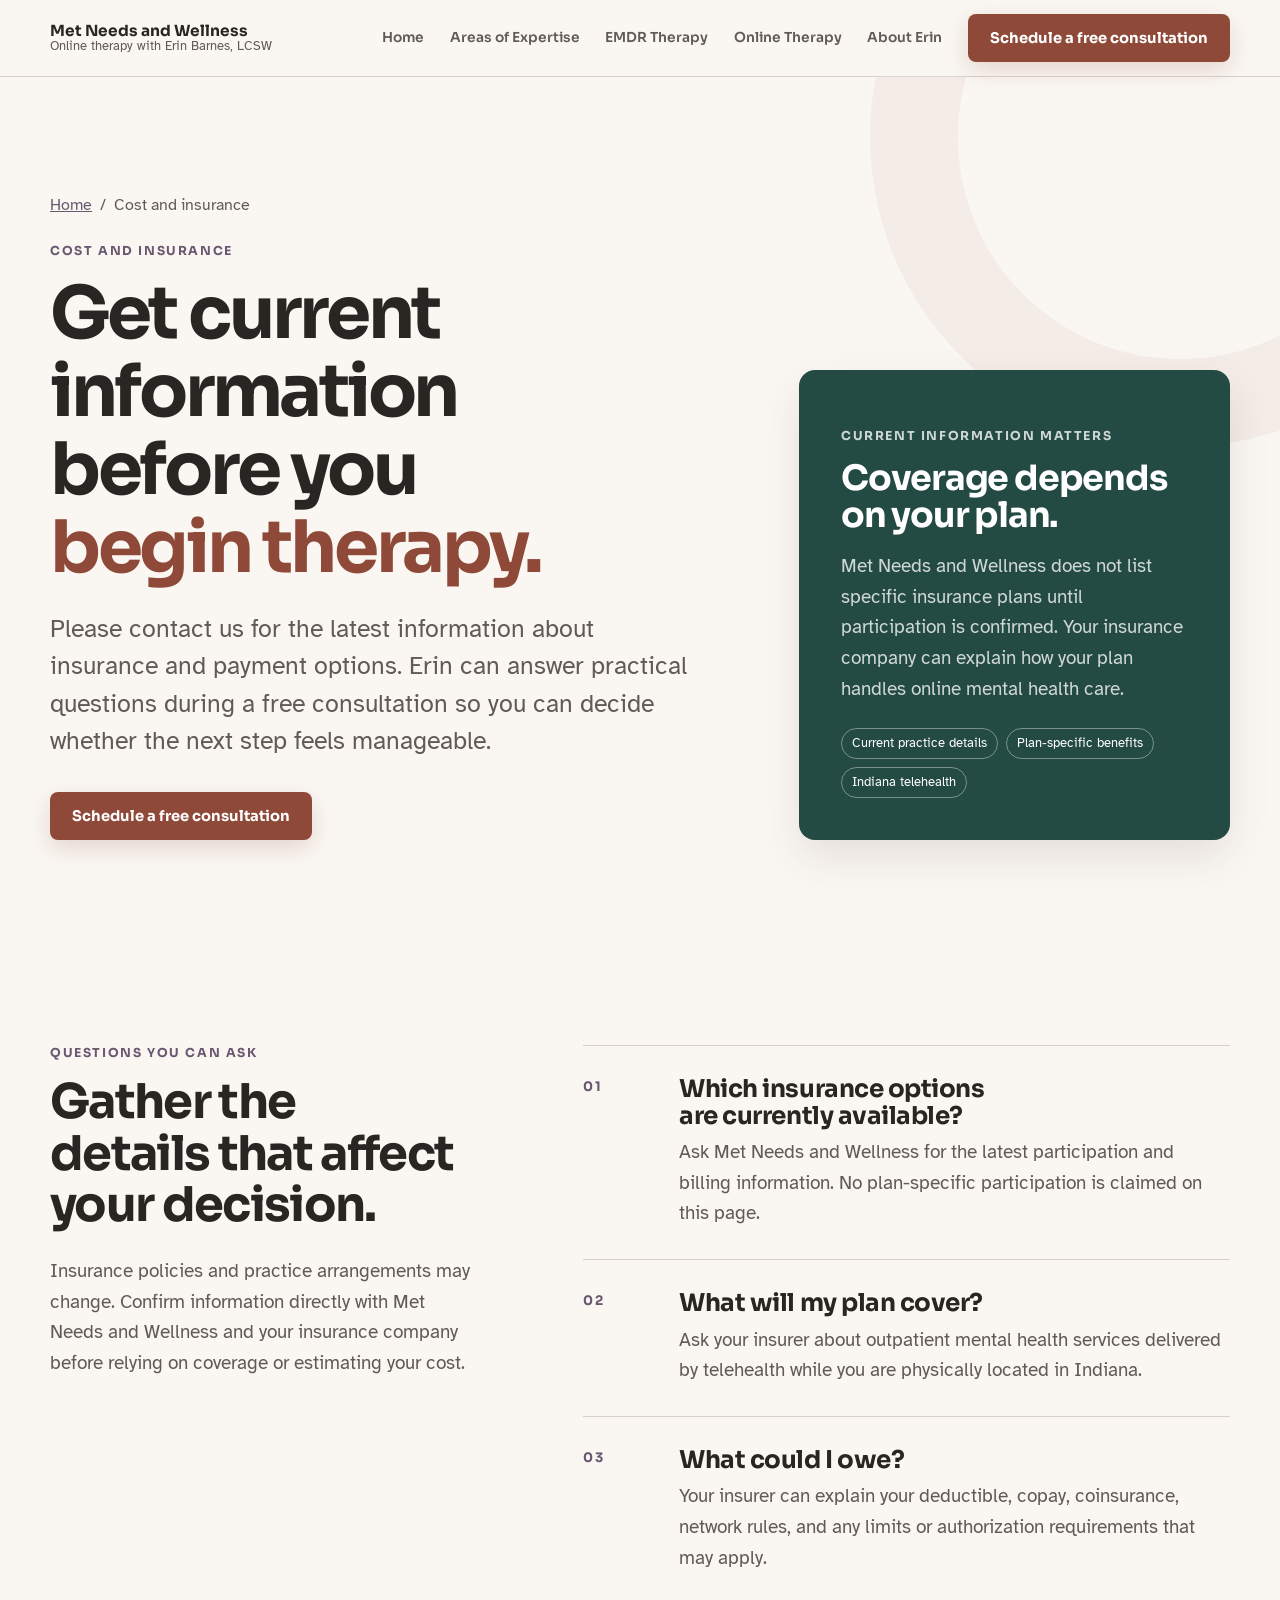
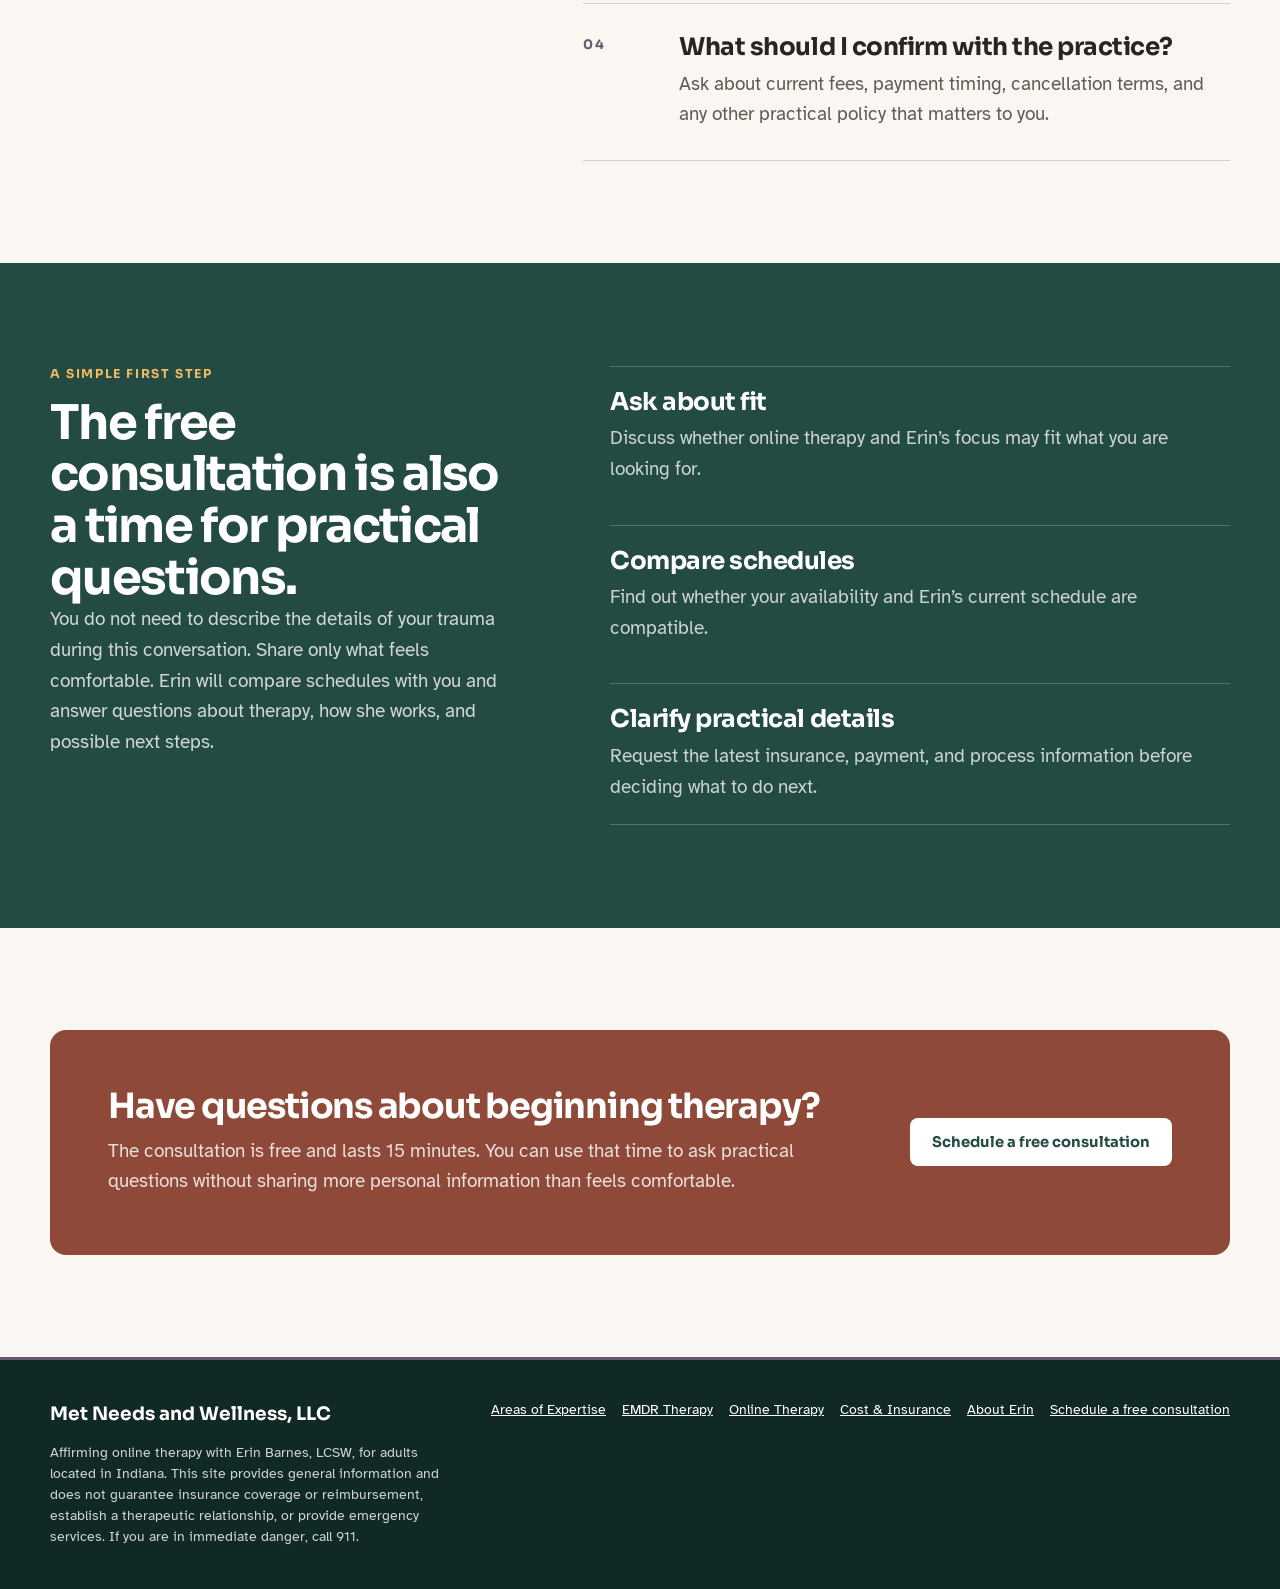
==== cost-insurance.html @ e04204e5 "Add multi-page Met Needs and Wellness site" ====
<!doctype html>
<html lang="en">
<head>
  <meta charset="utf-8">
  <meta name="viewport" content="width=device-width, initial-scale=1">
  <title>Therapy Insurance &amp; Payment | Met Needs and Wellness</title>
  <meta name="description" content="Contact Met Needs and Wellness for current insurance and payment information for online therapy with Erin Barnes, LCSW, in Indiana.">
  <link rel="canonical" href="https://metneedsandwellness.com/cost-insurance.html">
  <meta name="theme-color" content="#244b43">
  <meta name="robots" content="index, follow">
  <link rel="preconnect" href="https://fonts.googleapis.com">
  <link rel="preconnect" href="https://fonts.gstatic.com" crossorigin>
  <link href="https://fonts.googleapis.com/css2?family=Atkinson+Hyperlegible:wght@400;700&amp;family=Sora:wght@500;600;700&amp;display=swap" rel="stylesheet">
  <link rel="stylesheet" href="assets/site.css?v=20260920">
</head>
<body>
  <a class="skip-link" href="#main">Skip to main content</a>
  <header class="site-header">
    <div class="shell nav-wrap">
      <a class="brand" href="index.html" aria-label="Met Needs and Wellness home"><span class="brand-copy"><span class="brand-name">Met Needs and Wellness</span><span class="brand-role">Online therapy with Erin Barnes, LCSW</span></span></a>
      <button class="menu-button od-touch" type="button" aria-expanded="false" aria-controls="primary-navigation" aria-label="Open navigation"><svg viewBox="0 0 24 24" fill="none" stroke="currentColor" stroke-width="2" stroke-linecap="round" aria-hidden="true"><path d="M4 7h16M4 12h16M4 17h16" /></svg></button>
      <nav class="nav-links" id="primary-navigation" aria-label="Primary navigation">
        <a href="index.html">Home</a>
        <a href="index.html#support">Areas of Expertise</a>
        <a href="emdr-therapy.html">EMDR Therapy</a>
        <a href="online-therapy.html">Online Therapy</a>
        <a href="experience.html">About Erin</a>
        <a class="button button-primary" href="index.html#contact">Schedule a free consultation</a>
      </nav>
    </div>
  </header>
  <main id="main">
    <section class="page-hero">
      <div class="shell">
        <nav class="breadcrumb" aria-label="Breadcrumb"><a href="index.html">Home</a><span aria-hidden="true">/</span><span>Cost and insurance</span></nav>
        <div class="page-hero-grid">
          <div><p class="eyebrow">Cost and insurance</p><h1>Get current information before you <span>begin therapy.</span></h1><p class="lede">Please contact us for the latest information about insurance and payment options. Erin can answer practical questions during a free consultation so you can decide whether the next step feels manageable.</p><div class="hero-actions"><a class="button button-primary" href="index.html#contact">Schedule a free consultation</a></div></div>
          <aside class="hero-aside"><p class="eyebrow">Current information matters</p><h2>Coverage depends on your plan.</h2><p>Met Needs and Wellness does not list specific insurance plans until participation is confirmed. Your insurance company can explain how your plan handles online mental health care.</p><div class="tag-list"><span>Current practice details</span><span>Plan-specific benefits</span><span>Indiana telehealth</span></div></aside>
        </div>
      </div>
    </section>
    <section class="section">
      <div class="shell content-grid">
        <div class="content-intro"><p class="eyebrow">Questions you can ask</p><h2>Gather the details that affect your decision.</h2><p class="section-copy">Insurance policies and practice arrangements may change. Confirm information directly with Met Needs and Wellness and your insurance company before relying on coverage or estimating your cost.</p></div>
        <div class="detail-list">
          <article class="detail-item"><span class="detail-index">01</span><div><h3>Which insurance options are currently available?</h3><p>Ask Met Needs and Wellness for the latest participation and billing information. No plan-specific participation is claimed on this page.</p></div></article>
          <article class="detail-item"><span class="detail-index">02</span><div><h3>What will my plan cover?</h3><p>Ask your insurer about outpatient mental health services delivered by telehealth while you are physically located in Indiana.</p></div></article>
          <article class="detail-item"><span class="detail-index">03</span><div><h3>What could I owe?</h3><p>Your insurer can explain your deductible, copay, coinsurance, network rules, and any limits or authorization requirements that may apply.</p></div></article>
          <article class="detail-item"><span class="detail-index">04</span><div><h3>What should I confirm with the practice?</h3><p>Ask about current fees, payment timing, cancellation terms, and any other practical policy that matters to you.</p></div></article>
        </div>
      </div>
    </section>
    <section class="section content-band">
      <div class="shell band-grid">
        <div><p class="eyebrow">A simple first step</p><h2>The free consultation is also a time for practical questions.</h2><p class="section-copy">You do not need to describe the details of your trauma during this conversation. Share only what feels comfortable. Erin will compare schedules with you and answer questions about therapy, how she works, and possible next steps.</p></div>
        <div class="band-points"><article class="band-point"><h3>Ask about fit</h3><p>Discuss whether online therapy and Erin’s focus may fit what you are looking for.</p></article><article class="band-point"><h3>Compare schedules</h3><p>Find out whether your availability and Erin’s current schedule are compatible.</p></article><article class="band-point"><h3>Clarify practical details</h3><p>Request the latest insurance, payment, and process information before deciding what to do next.</p></article></div>
      </div>
    </section>
    <section class="section">
      <div class="shell cta-panel"><div><h2>Have questions about beginning therapy?</h2><p>The consultation is free and lasts 15 minutes. You can use that time to ask practical questions without sharing more personal information than feels comfortable.</p></div><a class="button button-light" href="index.html#contact">Schedule a free consultation</a></div>
    </section>
  </main>
  <footer class="site-footer"><div class="shell footer-grid"><div><p class="footer-brand">Met Needs and Wellness, LLC</p><p class="footer-copy">Affirming online therapy with Erin Barnes, LCSW, for adults located in Indiana. This site provides general information and does not guarantee insurance coverage or reimbursement, establish a therapeutic relationship, or provide emergency services. If you are in immediate danger, call 911.</p></div><div class="footer-links"><a href="index.html#support">Areas of Expertise</a><a href="emdr-therapy.html">EMDR Therapy</a><a href="online-therapy.html">Online Therapy</a><a href="cost-insurance.html">Cost &amp; Insurance</a><a href="experience.html">About Erin</a><a href="index.html#contact">Schedule a free consultation</a></div></div></footer>
  <script src="assets/site.js"></script>
</body>
</html>
---- assets/site.css ----
/* OD-LAYOUT-PRIMITIVES v1 — structure only: display, flex/grid, overflow, wrapping, ratio. */
@layer od-layout {
  :where(.od-stack,.od-row,.od-row-top,.od-cluster,.od-grid,.od-field,.od-stat,.od-cell,.od-tile) > :where(*) { min-width: 0; }
  .od-stack { display: flex; flex-direction: column; gap: var(--od-gap, 8px); }
  .od-row { display: flex; align-items: center; gap: var(--od-gap, 8px); }
  .od-row-top { display: flex; align-items: flex-start; gap: var(--od-gap, 8px); }
  .od-cluster { display: flex; flex-wrap: wrap; align-items: center; gap: var(--od-gap, 8px); }
  .od-fill { flex: 1 1 0; min-width: 0; }
  .od-fixed { flex: none; }
  .od-grid { display: grid; gap: var(--od-gap, 12px); grid-template-columns: repeat(var(--od-cols, 3), minmax(0, 1fr)); }
  .od-stat, .od-field, .od-cell { display: grid; gap: var(--od-gap, 2px); }
  :where(.od-stat,.od-field,.od-cell) > :where(*) { display: block; }
  .od-tile { display: grid; grid-template-rows: auto 1fr; }
  :where(.od-tile) > :where(*) { display: block; }
  .od-media { display: block; width: 100%; height: auto; aspect-ratio: var(--od-ratio, auto); }
  .od-media-cover { object-fit: cover; }
  .od-truncate { display: block; max-width: 100%; overflow: hidden; white-space: nowrap; text-overflow: ellipsis; }
  .od-clamp-2, .od-clamp-3 { display: -webkit-box; -webkit-box-orient: vertical; overflow: hidden; overflow-wrap: anywhere; }
  .od-clamp-2 { -webkit-line-clamp: 2; }
  .od-clamp-3 { -webkit-line-clamp: 3; }
  .od-lines-2 { min-height: calc(2 * 1.4em); }
  .od-nowrap { white-space: nowrap; }
  .od-keep { word-break: keep-all; overflow-wrap: anywhere; }
  .od-screen { display: grid; grid-template-rows: auto minmax(0, 1fr) auto; height: 100%; }
  .od-scroll { overflow-y: auto; overscroll-behavior: contain; min-height: 0; }
  .od-rail { display: flex; gap: var(--od-gap, 8px); overflow-x: auto; scroll-snap-type: x proximity; scrollbar-width: none; padding-inline: var(--od-rail-pad, 16px); scroll-padding-inline: var(--od-rail-pad, 16px); }
  .od-rail::-webkit-scrollbar { display: none; }
  :where(.od-rail) > :where(*) { flex: none; scroll-snap-align: start; }
  :where(.od-rail) > :where(:last-child) { margin-inline-end: var(--od-rail-pad, 16px); }
  .od-spacer { flex: none; visibility: hidden; pointer-events: none; }
  .od-touch { min-width: 44px; min-height: 44px; }
}
/* /OD-LAYOUT-PRIMITIVES v1 */

:root {
  --ink: #292522;
  --ink-soft: #625a54;
  --paper: #faf7f3;
  --surface: #ffffff;
  --clay: #8f4938;
  --clay-strong: #8f4938;
  --amber: #c9872e;
  --amber-soft: #f1e5df;
  --plum: #6a5870;
  --plum-soft: #f1e5df;
  --evergreen: #244b43;
  --evergreen-soft: #e8eeea;
  --line: #d8cfc8;
  --font-display: "Sora", "Avenir Next", sans-serif;
  --font-body: "Atkinson Hyperlegible", "Trebuchet MS", sans-serif;
  --step--1: clamp(.94rem, .91rem + .12vw, 1rem);
  --step-0: clamp(1.06rem, 1.02rem + .18vw, 1.16rem);
  --step-1: clamp(1.25rem, 1.12rem + .52vw, 1.58rem);
  --step-2: clamp(1.58rem, 1.3rem + 1.1vw, 2.3rem);
  --step-3: clamp(2rem, 1.55rem + 1.8vw, 3.2rem);
  --step-4: clamp(2.7rem, 1.72rem + 3.5vw, 5.25rem);
  --space-1: .5rem;
  --space-2: 1rem;
  --space-3: 1.5rem;
  --space-4: 2rem;
  --space-5: 3rem;
  --space-6: 4rem;
  --space-7: clamp(4rem, 8vw, 7rem);
  --radius-sm: 8px;
  --radius-md: 12px;
  --radius-lg: 16px;
  --shadow: 0 18px 44px rgba(65, 37, 27, .11);
  --content: 1180px;
  --measure: 70ch;
  --ease: 220ms ease;
}

*, *::before, *::after { box-sizing: border-box; }
html { scroll-behavior: smooth; scroll-padding-top: 92px; }
body { margin: 0; color: var(--ink); background: var(--paper); font-family: var(--font-body); font-size: var(--step-0); line-height: 1.65; -webkit-font-smoothing: antialiased; }
body.menu-open { overflow: hidden; }
img, svg { max-width: 100%; }
a { color: inherit; }
button { cursor: pointer; }
button, input, select, textarea { font: inherit; }
:focus-visible { outline: 3px solid var(--amber); outline-offset: 4px; }
::selection { color: var(--surface); background: var(--clay-strong); }

.skip-link { position: fixed; top: 8px; left: 8px; z-index: 200; padding: 10px 14px; color: var(--surface); background: var(--evergreen); border-radius: var(--radius-sm); transform: translateY(-150%); transition: transform var(--ease); }
.skip-link:focus { transform: translateY(0); }
.shell { width: min(calc(100% - 32px), var(--content)); margin-inline: auto; }
.site-header { position: sticky; top: 0; z-index: 100; border-bottom: 1px solid rgba(216, 207, 200, .9); background: rgba(250, 247, 243, .96); backdrop-filter: blur(16px); }
.nav-wrap { display: flex; align-items: center; justify-content: space-between; min-height: 76px; gap: var(--space-3); }
.brand { display: inline-flex; align-items: center; gap: 12px; color: var(--ink); text-decoration: none; }
.brand-mark { display: none; }
.brand-copy { display: grid; line-height: 1.12; }
.brand-name { font-family: var(--font-display); font-size: .96rem; font-weight: 700; }
.brand-role { color: var(--ink-soft); font-size: .8rem; }
.nav-links { display: flex; align-items: center; gap: clamp(16px, 2vw, 30px); }
.nav-links a:not(.button) { position: relative; color: var(--ink-soft); font-family: var(--font-display); font-size: .86rem; font-weight: 600; text-decoration: none; }
.nav-links a[aria-current="page"] { color: var(--plum); }
.nav-links a[aria-current="page"]::after { position: absolute; right: 0; bottom: -8px; left: 0; height: 2px; background: var(--plum); content: ""; }
.menu-button { display: none; align-items: center; justify-content: center; width: 48px; height: 48px; padding: 0; color: var(--evergreen); background: transparent; border: 1px solid var(--line); border-radius: var(--radius-sm); }
.menu-button svg { width: 24px; height: 24px; }

.button { display: inline-flex; align-items: center; justify-content: center; min-height: 48px; padding: 12px 20px; gap: 10px; border: 2px solid transparent; border-radius: var(--radius-sm); font-family: var(--font-display); font-size: .92rem; font-weight: 700; line-height: 1.15; text-align: center; text-decoration: none; transition: color var(--ease), background var(--ease), border-color var(--ease), transform var(--ease); }
.button-primary { color: var(--surface); background: var(--clay-strong); box-shadow: 0 8px 24px rgba(143, 73, 56, .2); }
.button-secondary { color: var(--evergreen); background: transparent; border-color: var(--evergreen); }
.button-light { color: var(--evergreen); background: var(--surface); }
.eyebrow { margin: 0 0 var(--space-2); color: var(--plum); font-family: var(--font-display); font-size: .77rem; font-weight: 700; letter-spacing: .13em; line-height: 1.3; text-transform: uppercase; }
h1, h2, h3 { margin: 0; font-family: var(--font-display); line-height: 1.08; text-wrap: balance; }
h1 { font-size: var(--step-4); letter-spacing: -.045em; }
h2 { font-size: var(--step-3); letter-spacing: -.035em; }
h3 { font-size: var(--step-1); letter-spacing: -.02em; }
p { margin: 0; }
.lede { max-width: 62ch; color: var(--ink-soft); font-size: var(--step-1); line-height: 1.52; }
.section-copy { max-width: var(--measure); color: var(--ink-soft); }
.section { padding: var(--space-7) 0; }

.page-hero { position: relative; overflow: hidden; padding: clamp(64px, 9vw, 116px) 0 var(--space-7); }
.page-hero::before { position: absolute; top: -250px; right: -210px; width: 620px; height: 620px; border: 88px solid var(--plum-soft); border-radius: 50%; content: ""; opacity: .58; pointer-events: none; }
.page-hero-grid { position: relative; display: grid; grid-template-columns: minmax(0, 1.2fr) minmax(280px, .8fr); gap: clamp(44px, 8vw, 108px); align-items: end; }
.page-hero h1 span { display: block; color: var(--clay-strong); }
.page-hero .lede { margin-top: var(--space-3); }
.hero-actions { display: flex; flex-wrap: wrap; gap: 12px; margin-top: var(--space-4); }
.hero-aside { padding: clamp(26px, 4vw, 42px); color: var(--surface); background: var(--evergreen); border-radius: var(--radius-lg); box-shadow: var(--shadow); }
.hero-aside h2 { font-size: var(--step-2); }
.hero-aside p { margin-top: var(--space-2); color: rgba(255,255,255,.78); }
.hero-aside > img { width: 100%; height: auto; margin-bottom: var(--space-3); border-radius: var(--radius-md); }
.tag-list { display: flex; flex-wrap: wrap; gap: 8px; margin-top: var(--space-3); }
.tag-list span { display: block; padding: 7px 10px; border: 1px solid rgba(255,255,255,.38); border-radius: 999px; font-size: .82rem; line-height: 1.15; }

.breadcrumb { display: flex; flex-wrap: wrap; gap: 8px; margin-bottom: var(--space-3); color: var(--ink-soft); font-size: var(--step--1); }
.breadcrumb a { color: var(--plum); }
.content-grid { display: grid; grid-template-columns: minmax(0, .8fr) minmax(320px, 1.2fr); gap: clamp(44px, 8vw, 112px); align-items: start; }
.content-intro { position: sticky; top: 116px; }
.content-intro .section-copy { margin-top: var(--space-3); }
.detail-list { border-top: 1px solid var(--line); }
.detail-item { display: grid; grid-template-columns: 72px 1fr; gap: var(--space-3); padding: 30px 0; border-bottom: 1px solid var(--line); }
.detail-index { color: var(--plum); font-family: var(--font-display); font-size: .82rem; font-weight: 700; letter-spacing: .1em; }
.detail-item h3 { margin-bottom: 8px; }
.detail-item p { color: var(--ink-soft); }

.content-band { color: var(--surface); background: var(--evergreen); }
.content-band .eyebrow { color: #f0b964; }
.content-band .section-copy { color: rgba(255,255,255,.78); }
.band-grid { display: grid; grid-template-columns: minmax(0, .85fr) minmax(0, 1.15fr); gap: clamp(44px, 8vw, 112px); }
.band-points { display: grid; gap: 18px; }
.band-point { padding: 22px 0; border-top: 1px solid rgba(255,255,255,.22); }
.band-point:last-child { border-bottom: 1px solid rgba(255,255,255,.22); }
.band-point h3 { margin-bottom: 8px; }
.band-point p { color: rgba(255,255,255,.76); }

.related-grid { display: grid; grid-template-columns: repeat(3, 1fr); gap: 16px; margin-top: var(--space-5); }
.related-card { display: flex; flex-direction: column; min-height: 220px; padding: 28px; color: var(--ink); background: var(--surface); border: 1px solid var(--line); border-radius: var(--radius-md); text-decoration: none; transition: transform var(--ease), border-color var(--ease), box-shadow var(--ease); }
.related-card .eyebrow { margin-bottom: auto; }
.related-card h3 { margin-top: var(--space-4); }
.related-card p { margin-top: 10px; color: var(--ink-soft); }
.cta-panel { display: grid; grid-template-columns: 1fr auto; gap: var(--space-4); align-items: center; padding: clamp(32px, 5vw, 58px); color: var(--surface); background: var(--clay-strong); border-radius: var(--radius-lg); }
.cta-panel h2 { font-size: var(--step-2); }
.cta-panel p { max-width: 58ch; margin-top: 10px; color: rgba(255,255,255,.82); }

.resume-hero { padding: clamp(60px, 8vw, 100px) 0 var(--space-6); border-bottom: 1px solid var(--line); }
.resume-hero-grid { display: grid; grid-template-columns: 1fr auto; gap: var(--space-5); align-items: end; }
.resume-hero .lede { margin-top: var(--space-3); }
.credential-strip { display: grid; grid-template-columns: repeat(3, 1fr); border-block: 1px solid var(--line); background: var(--surface); }
.credential-item { padding: 24px clamp(18px, 3vw, 36px); border-right: 1px solid var(--line); }
.credential-item:last-child { border-right: 0; }
.credential-item strong, .credential-item span { display: block; }
.credential-item strong { color: var(--evergreen); font-family: var(--font-display); font-size: var(--step-1); }
.credential-item span { margin-top: 4px; color: var(--ink-soft); font-size: var(--step--1); }
.resume-layout { display: grid; grid-template-columns: 250px minmax(0, 1fr); gap: clamp(38px, 7vw, 90px); }
.resume-sidebar { position: sticky; top: 112px; align-self: start; }
.resume-sidebar nav { display: grid; border-top: 1px solid var(--line); }
.resume-sidebar a { padding: 12px 0; color: var(--ink-soft); border-bottom: 1px solid var(--line); text-decoration: none; }
.resume-section + .resume-section { margin-top: var(--space-6); }
.resume-section > h2 { margin-bottom: var(--space-4); font-size: var(--step-2); }
.resume-entry { display: grid; grid-template-columns: 150px 1fr; gap: var(--space-3); padding: 26px 0; border-top: 1px solid var(--line); }
.resume-date { color: var(--clay-strong); font-family: var(--font-display); font-size: .84rem; font-weight: 700; }
.resume-entry h3 { margin-bottom: 7px; }
.resume-role { margin-bottom: 10px; color: var(--ink-soft); font-weight: 700; }
.resume-entry ul { margin: 0; padding-left: 20px; color: var(--ink-soft); }
.resume-entry li + li { margin-top: 5px; }
.education-grid { display: grid; grid-template-columns: repeat(2, 1fr); gap: 16px; }
.education-card { padding: 26px; background: var(--plum-soft); border-radius: var(--radius-md); }
.education-card p { margin-top: 8px; color: var(--ink-soft); }

.site-footer { padding: 42px 0; color: rgba(255,255,255,.8); background: #102925; box-shadow: inset 0 3px 0 var(--plum); }
.footer-grid { display: grid; grid-template-columns: 1fr auto; gap: var(--space-4); align-items: start; }
.footer-brand { margin-bottom: 12px; color: var(--surface); font-family: var(--font-display); font-weight: 700; }
.footer-copy { max-width: 72ch; font-size: .85rem; line-height: 1.55; }
.footer-links { display: flex; flex-wrap: wrap; gap: 16px; }
.footer-links a { color: var(--surface); font-size: .85rem; }

.service-link { color: var(--ink); text-decoration: none; transition: color var(--ease), background var(--ease); }
.service-link h3::after { display: inline-block; margin-left: 8px; color: var(--clay); content: "→"; transition: transform var(--ease); }

.mobile-consultation-bar { display: none; }

@media (hover: hover) {
  .nav-links a:not(.button):hover { color: var(--ink); }
  .button-primary:hover { background: #713829; transform: translateY(-2px); }
  .button-secondary:hover { color: var(--surface); background: var(--evergreen); transform: translateY(-2px); }
  .button-light:hover { background: var(--amber-soft); transform: translateY(-2px); }
  .related-card:hover { border-color: var(--plum); box-shadow: var(--shadow); transform: translateY(-3px); }
  .service-link:hover { background: var(--evergreen-soft); }
  .service-link:hover h3::after { transform: translateX(4px); }
}

@media (max-width: 1024px) {
  .nav-links { gap: 12px; }
  .nav-links a:not(.button) { font-size: .8rem; }
  .nav-links .button { display: inline-flex; padding-inline: 14px; font-size: .82rem; }
  .page-hero-grid { grid-template-columns: minmax(0, 1fr) minmax(280px, .65fr); gap: 48px; }
}

@media (max-width: 768px) {
  html { scroll-padding-top: 76px; }
  body { padding-bottom: calc(72px + env(safe-area-inset-bottom)); }
  .shell { width: min(calc(100% - 28px), var(--content)); }
  .nav-wrap { min-height: 68px; }
  .menu-button { display: inline-flex; }
  .nav-links { position: fixed; top: 68px; right: 0; left: 0; display: grid; align-content: start; gap: 0; max-height: calc(100dvh - 68px); padding: 20px 18px 28px; overflow-y: auto; background: var(--paper); border-bottom: 1px solid var(--line); box-shadow: 0 20px 38px rgba(36,27,24,.12); opacity: 0; pointer-events: none; transform: translateY(-14px); transition: opacity var(--ease), transform var(--ease); }
  .nav-links.is-open { opacity: 1; pointer-events: auto; transform: translateY(0); }
  .nav-links a:not(.button) { display: flex; align-items: center; min-height: 52px; padding: 0 8px; border-bottom: 1px solid var(--line); font-size: 1rem; }
  .nav-links a[aria-current="page"]::after { display: none; }
  .nav-links .button { display: inline-flex; margin-top: 18px; }
  .mobile-consultation-bar { position: fixed; right: 0; bottom: 0; left: 0; z-index: 120; display: grid; padding: 10px 14px calc(10px + env(safe-area-inset-bottom)); background: rgba(250,247,243,.97); border-top: 1px solid var(--line); box-shadow: 0 -8px 28px rgba(41,37,34,.12); backdrop-filter: blur(14px); }
  .mobile-consultation-bar .button { width: min(100%, 520px); margin-inline: auto; }
  .page-hero-grid, .content-grid, .band-grid, .resume-hero-grid { grid-template-columns: 1fr; }
  .content-intro, .resume-sidebar { position: static; }
  .related-grid { grid-template-columns: 1fr; }
  .cta-panel { grid-template-columns: 1fr; }
  .footer-grid { grid-template-columns: 1fr; }
  .resume-layout { grid-template-columns: 1fr; }
  .resume-sidebar nav { grid-template-columns: repeat(2, 1fr); gap: 0 16px; }
}

@media (max-width: 560px) {
  .brand-role { display: none; }
  .hero-actions { align-items: stretch; flex-direction: column; }
  .hero-actions .button { width: 100%; }
  .detail-item, .resume-entry { grid-template-columns: 1fr; gap: 8px; }
  .credential-strip, .education-grid { grid-template-columns: 1fr; }
  .credential-item { border-right: 0; border-bottom: 1px solid var(--line); }
  .credential-item:last-child { border-bottom: 0; }
  .resume-sidebar nav { grid-template-columns: 1fr; }
}

@media (prefers-reduced-motion: reduce) {
  *, *::before, *::after { scroll-behavior: auto !important; transition-duration: .01ms !important; animation-duration: .01ms !important; animation-iteration-count: 1 !important; }
}
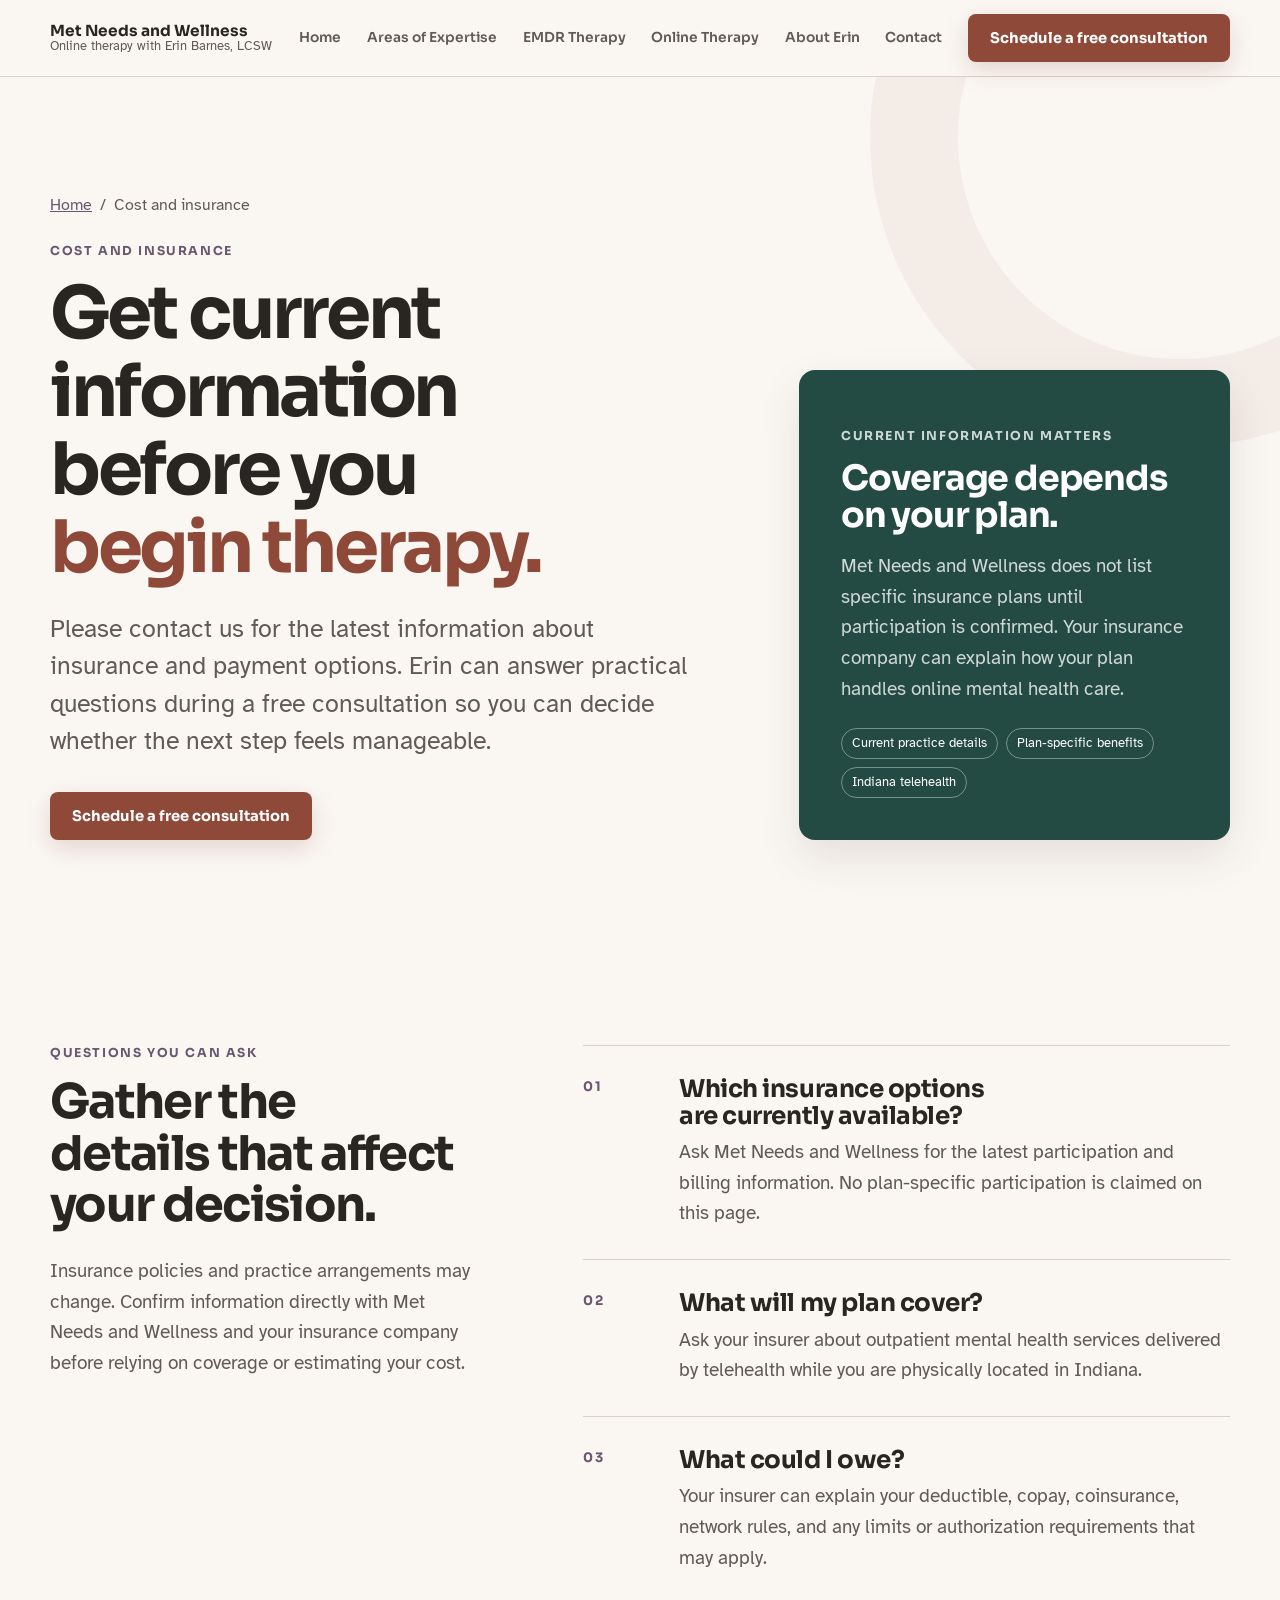
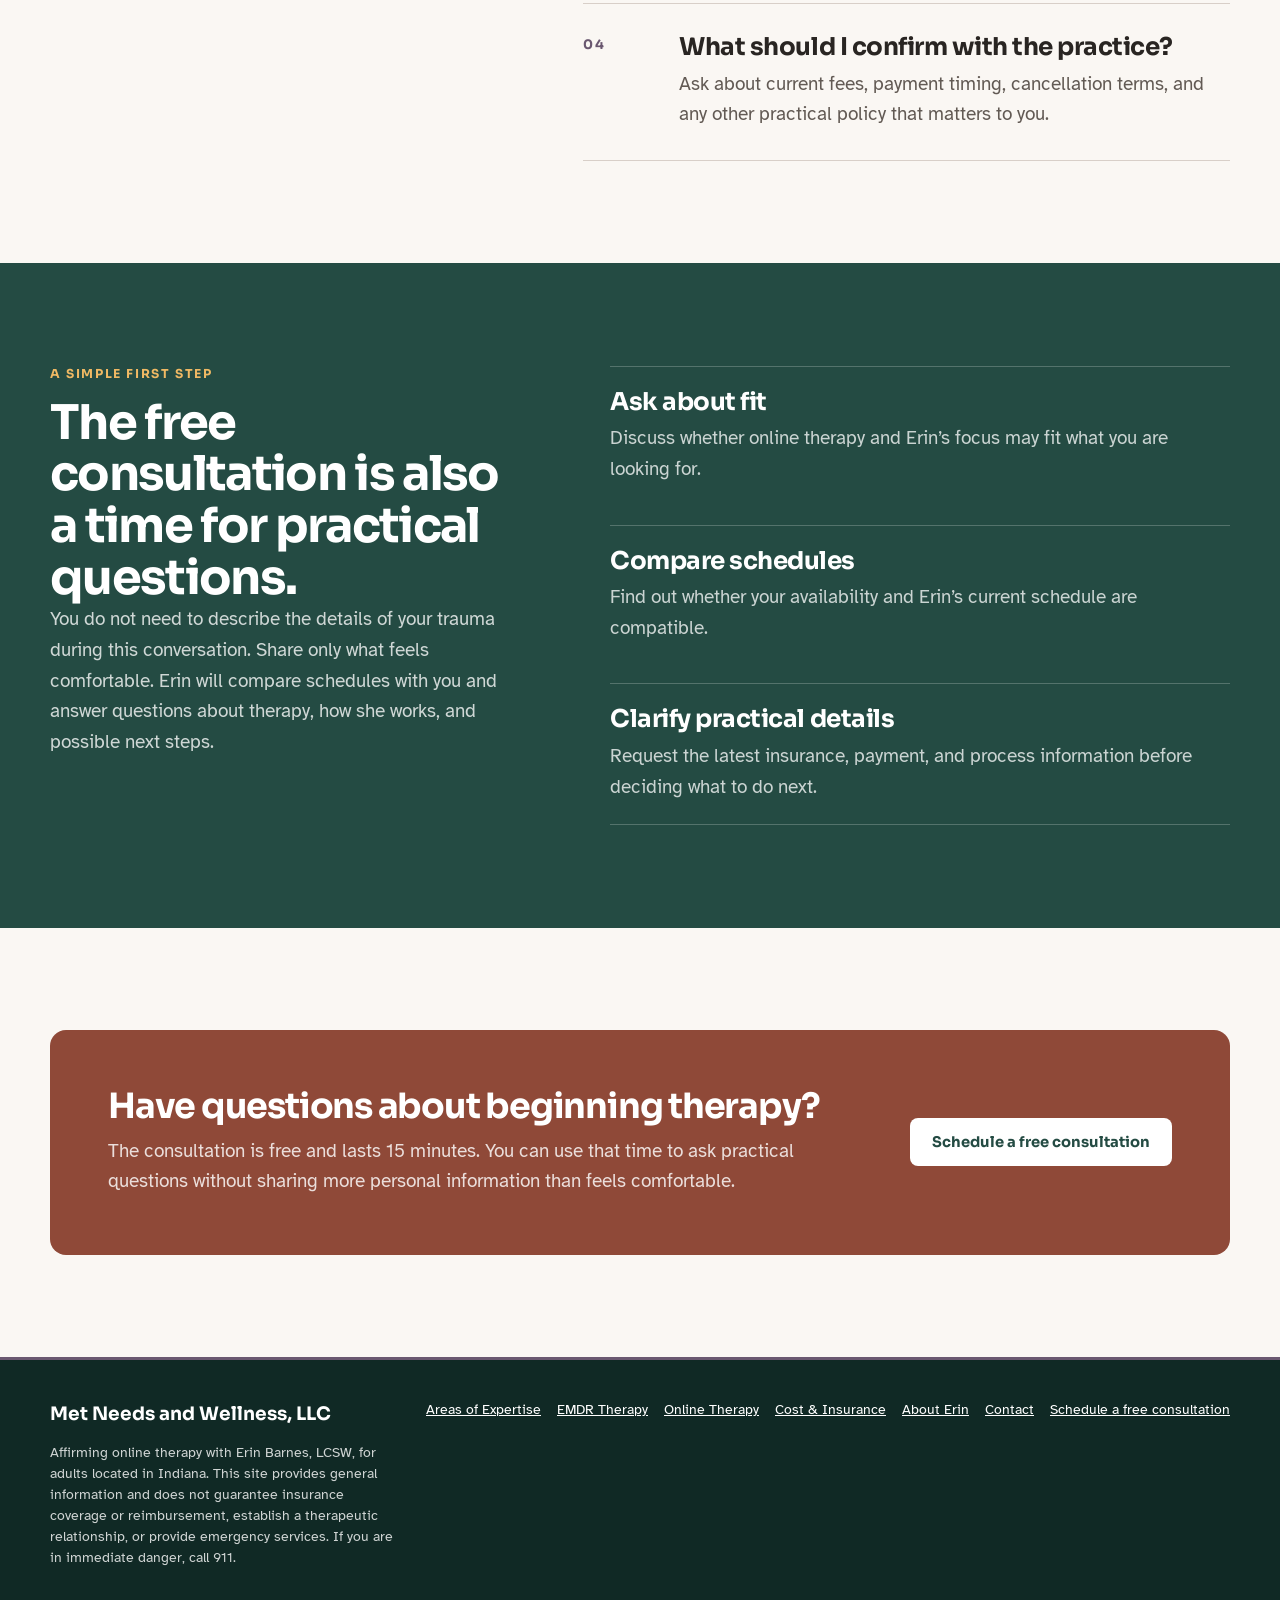
==== commit faad4128: "Update practice contact information" ====
--- a/cost-insurance.html
+++ b/cost-insurance.html
@@ -11,7 +11,7 @@
   <link rel="preconnect" href="https://fonts.googleapis.com">
   <link rel="preconnect" href="https://fonts.gstatic.com" crossorigin>
   <link href="https://fonts.googleapis.com/css2?family=Atkinson+Hyperlegible:wght@400;700&amp;family=Sora:wght@500;600;700&amp;display=swap" rel="stylesheet">
-  <link rel="stylesheet" href="assets/site.css?v=20260920">
+  <link rel="stylesheet" href="assets/site.css?v=20260920-2">
 </head>
 <body>
   <a class="skip-link" href="#main">Skip to main content</a>
@@ -25,6 +25,7 @@
         <a href="emdr-therapy.html">EMDR Therapy</a>
         <a href="online-therapy.html">Online Therapy</a>
         <a href="experience.html">About Erin</a>
+        <a href="contact.html">Contact</a>
         <a class="button button-primary" href="index.html#contact">Schedule a free consultation</a>
       </nav>
     </div>
@@ -60,7 +61,7 @@
       <div class="shell cta-panel"><div><h2>Have questions about beginning therapy?</h2><p>The consultation is free and lasts 15 minutes. You can use that time to ask practical questions without sharing more personal information than feels comfortable.</p></div><a class="button button-light" href="index.html#contact">Schedule a free consultation</a></div>
     </section>
   </main>
-  <footer class="site-footer"><div class="shell footer-grid"><div><p class="footer-brand">Met Needs and Wellness, LLC</p><p class="footer-copy">Affirming online therapy with Erin Barnes, LCSW, for adults located in Indiana. This site provides general information and does not guarantee insurance coverage or reimbursement, establish a therapeutic relationship, or provide emergency services. If you are in immediate danger, call 911.</p></div><div class="footer-links"><a href="index.html#support">Areas of Expertise</a><a href="emdr-therapy.html">EMDR Therapy</a><a href="online-therapy.html">Online Therapy</a><a href="cost-insurance.html">Cost &amp; Insurance</a><a href="experience.html">About Erin</a><a href="index.html#contact">Schedule a free consultation</a></div></div></footer>
+  <footer class="site-footer"><div class="shell footer-grid"><div><p class="footer-brand">Met Needs and Wellness, LLC</p><p class="footer-copy">Affirming online therapy with Erin Barnes, LCSW, for adults located in Indiana. This site provides general information and does not guarantee insurance coverage or reimbursement, establish a therapeutic relationship, or provide emergency services. If you are in immediate danger, call 911.</p></div><div class="footer-links"><a href="index.html#support">Areas of Expertise</a><a href="emdr-therapy.html">EMDR Therapy</a><a href="online-therapy.html">Online Therapy</a><a href="cost-insurance.html">Cost &amp; Insurance</a><a href="experience.html">About Erin</a><a href="contact.html">Contact</a><a href="index.html#contact">Schedule a free consultation</a></div></div></footer>
   <script src="assets/site.js"></script>
 </body>
 </html>
--- a/assets/site.css
+++ b/assets/site.css
@@ -245,3 +245,12 @@
 @media (prefers-reduced-motion: reduce) {
   *, *::before, *::after { scroll-behavior: auto !important; transition-duration: .01ms !important; animation-duration: .01ms !important; animation-iteration-count: 1 !important; }
 }
+
+/* Contact details */
+.contact-detail-grid { display: grid; grid-template-columns: repeat(3, minmax(0, 1fr)); gap: 16px; margin-top: var(--space-5); }
+.contact-detail-card { min-height: 250px; padding: 28px; background: var(--surface); border: 1px solid var(--line); border-radius: var(--radius-md); }
+.contact-detail-card h2 { margin-top: var(--space-3); font-size: var(--step-2); }
+.contact-detail-card p, .contact-detail-card address { margin-top: 12px; color: var(--ink-soft); font-style: normal; }
+.contact-detail-value { color: var(--ink) !important; font-family: var(--font-display); font-size: var(--step-1); font-weight: 700; }
+.contact-caution { padding: 16px 18px; background: var(--plum-soft); border-left: 4px solid var(--plum); border-radius: var(--radius-sm); }
+@media (max-width: 900px) { .contact-detail-grid { grid-template-columns: 1fr; } .contact-detail-card { min-height: 0; } }
